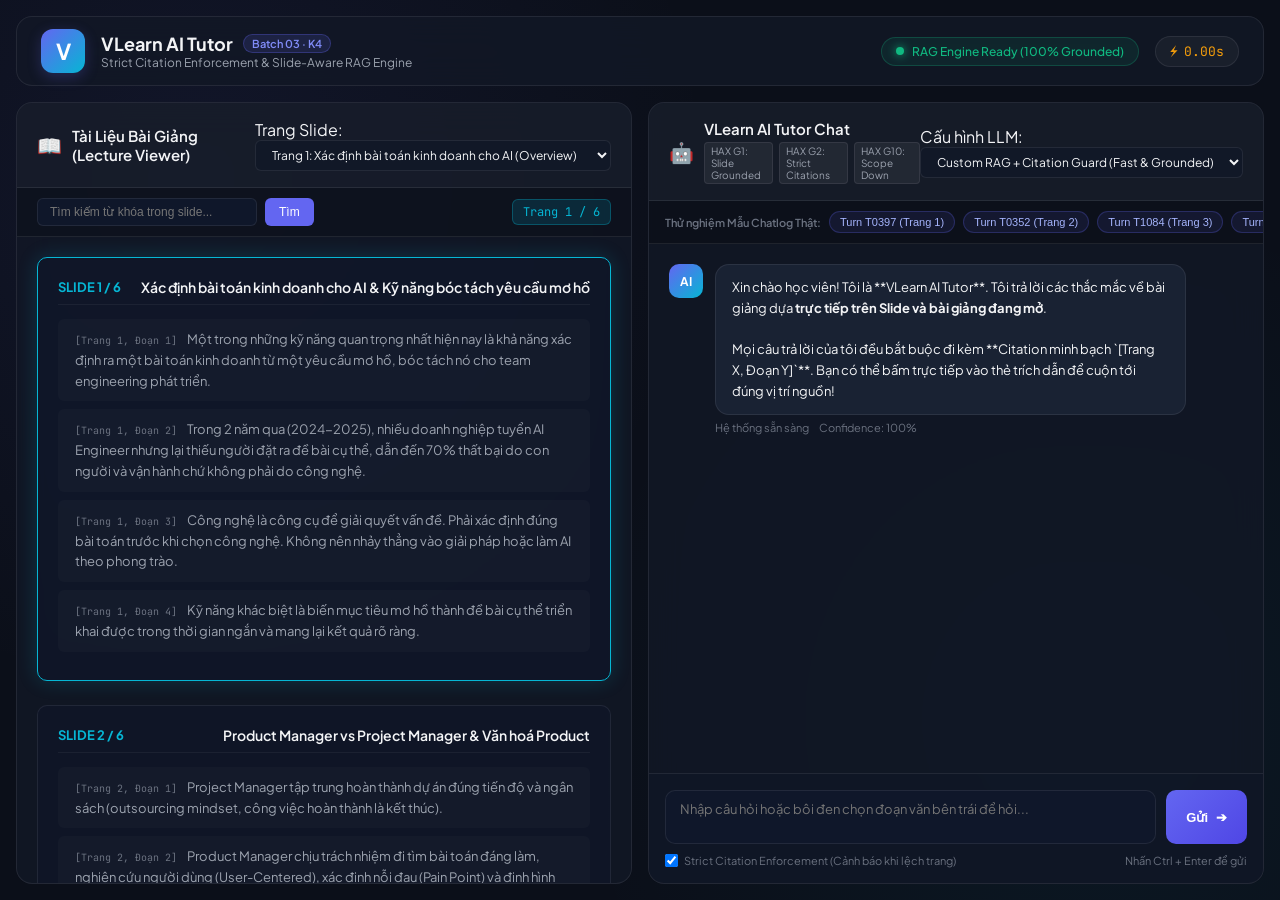
==== codebase/index.html @ 3f9959a4 "Add files via upload" ====
<!DOCTYPE html>
<html lang="vi">
<head>
  <meta charset="UTF-8">
  <meta name="viewport" content="width=device-width, initial-scale=1.0">
  <title>VLearn AI Tutor — Strict Citation & Context RAG Prototype</title>
  <link rel="stylesheet" href="styles.css">
  <link rel="preconnect" href="https://fonts.googleapis.com">
  <link rel="preconnect" href="https://fonts.gstatic.com" crossorigin>
  <link href="https://fonts.googleapis.com/css2?family=Plus+Jakarta+Sans:wght@400;500;600;700&family=JetBrains+Mono:wght@400;500&display=swap" rel="stylesheet">
</head>
<body>
  <div class="app-container">
    <!-- Top Navigation Header -->
    <header class="app-header">
      <div class="header-brand">
        <div class="brand-logo">V</div>
        <div class="brand-info">
          <h1>VLearn AI Tutor <span class="badge-v4">Batch 03 · K4</span></h1>
          <p class="subtitle">Strict Citation Enforcement & Slide-Aware RAG Engine</p>
        </div>
      </div>

      <div class="header-meta">
        <div class="status-pill status-ready" id="statusPill">
          <span class="status-dot"></span>
          <span class="status-text">RAG Engine Ready (100% Grounded)</span>
        </div>
        <div class="latency-counter" id="latencyCounter">
          <span class="counter-icon">⚡</span>
          <span class="counter-val" id="latencyVal">0.00s</span>
        </div>
      </div>
    </header>

    <!-- Main Workspace Dual-Pane -->
    <main class="app-main">
      <!-- Left Pane: Slide & Document Viewer -->
      <section class="pane-viewer">
        <div class="pane-header">
          <div class="pane-title">
            <span class="icon">📖</span>
            <h2>Tài Liệu Bài Giảng (Lecture Viewer)</h2>
          </div>
          <div class="slide-selector">
            <label for="slideSelect">Trang Slide:</label>
            <select id="slideSelect" class="slide-dropdown">
              <option value="1">Trang 1: Xác định bài toán kinh doanh cho AI (Overview)</option>
              <option value="2">Trang 2: Product vs Project Manager & Văn hoá Product</option>
              <option value="3">Trang 3: Phát triển sản phẩm AI khác gì thường?</option>
              <option value="4">Trang 4: Kỹ năng bóc tách từ yêu cầu mơ hồ</option>
              <option value="5">Trang 5: Thinking Fast & Slow trong Product Mindset</option>
              <option value="6">Trang 6: Function Calling & RAG Architecture</option>
            </select>
          </div>
        </div>

        <div class="viewer-toolbar">
          <div class="viewer-search">
            <input type="text" id="viewerSearchInput" placeholder="Tìm kiếm từ khóa trong slide...">
            <button id="viewerSearchBtn" class="btn-sm">Tìm</button>
          </div>
          <div class="active-badge" id="activeSlideBadge">Trang 1 / 6</div>
        </div>

        <!-- Scrollable Document View Container -->
        <div class="document-container" id="documentContainer">
          <!-- Slide contents generated by app.js -->
        </div>
      </section>

      <!-- Right Pane: Interactive AI Tutor Chat -->
      <section class="pane-chat">
        <div class="pane-header chat-header">
          <div class="pane-title">
            <span class="icon">🤖</span>
            <div>
              <h2>VLearn AI Tutor Chat</h2>
              <div class="hax-capabilities">
                <span class="hax-tag">HAX G1: Slide Grounded</span>
                <span class="hax-tag">HAX G2: Strict Citations</span>
                <span class="hax-tag">HAX G10: Scope Down</span>
              </div>
            </div>
          </div>

          <div class="model-settings">
            <label for="apiModeSelect">Cấu hình LLM:</label>
            <select id="apiModeSelect" class="mode-dropdown">
              <option value="rag_strict">Custom RAG + Citation Guard (Fast & Grounded)</option>
              <option value="gemini_direct">Google Gemini Direct API</option>
            </select>
          </div>
        </div>

        <!-- Quick Test Prompts (Data Mining Presets) -->
        <div class="quick-prompts-bar">
          <span class="quick-title">Thử nghiệm Mẫu Chatlog Thật:</span>
          <button class="btn-prompt" data-prompt="Giải thích nội dung Slide 1 bài học" data-slide="1">Turn T0397 (Trang 1)</button>
          <button class="btn-prompt" data-prompt="Khác biệt giữa Product Manager và Project Manager là gì?" data-slide="2">Turn T0352 (Trang 2)</button>
          <button class="btn-prompt" data-prompt="Phát triển sản phẩm AI khác với sản phẩm truyền thống ở điểm nào?" data-slide="3">Turn T1084 (Trang 3)</button>
          <button class="btn-prompt" data-prompt="Tóm tắt tất cả 6 trang nội dung học hôm nay" data-slide="all">Turn T0404 (Full Summary)</button>
          <button class="btn-prompt" data-prompt="Giá cổ phiếu Nvidia hôm nay bao nhiêu?" data-slide="none">Out-of-Scope Case</button>
        </div>

        <!-- Chat Stream Window -->
        <div class="chat-window" id="chatWindow">
          <div class="chat-message message-ai">
            <div class="msg-avatar">AI</div>
            <div class="msg-body">
              <div class="msg-content">
                Xin chào học viên! Tôi là **VLearn AI Tutor**. Tôi trả lời các thắc mắc về bài giảng dựa <strong>trực tiếp trên Slide và bài giảng đang mở</strong>.
                <br><br>
                Mọi câu trả lời của tôi đều bắt buộc đi kèm **Citation minh bạch `[Trang X, Đoạn Y]`**. Bạn có thể bấm trực tiếp vào thẻ trích dẫn để cuộn tới đúng vị trí nguồn!
              </div>
              <div class="msg-meta">
                <span class="meta-time">Hệ thống sẵn sàng</span>
                <span class="meta-confidence">Confidence: 100%</span>
              </div>
            </div>
          </div>
        </div>

        <!-- Chat Input Form -->
        <div class="chat-input-area">
          <form id="chatForm" class="chat-form">
            <div class="input-wrapper">
              <textarea id="chatInput" placeholder="Nhập câu hỏi hoặc bôi đen chọn đoạn văn bên trái để hỏi..." rows="2"></textarea>
              <button type="submit" id="sendBtn" class="btn-send">
                <span>Gửi</span>
                <span class="send-icon">➔</span>
              </button>
            </div>
            <div class="input-options">
              <label class="checkbox-label">
                <input type="checkbox" id="strictModeCheck" checked>
                <span>Strict Citation Enforcement (Cảnh báo khi lệch trang)</span>
              </label>
              <span class="input-hint">Nhấn Ctrl + Enter để gửi</span>
            </div>
          </form>
        </div>
      </section>
    </main>

    <!-- Feedback Modal (PAIR Feedback & Control) -->
    <div class="modal-backdrop" id="feedbackModal">
      <div class="modal-content">
        <h3>Báo cáo Phản hồi Câu trả lời (Downvote Logging)</h3>
        <p>Giúp nhóm phát triển cải thiện độ chính xác của VLearn RAG Engine:</p>
        <div class="feedback-options">
          <label><input type="radio" name="fbReason" value="cite_mismatch" checked> Trích dẫn sai số trang (Citation Mismatch)</label>
          <label><input type="radio" name="fbReason" value="rag_missing"> Báo không thấy dữ liệu dù có trong slide (RAG Failure)</label>
          <label><input type="radio" name="fbReason" value="hallucination"> AI suy đoán không có căn cứ (Hallucination)</label>
          <label><input type="radio" name="fbReason" value="latency"> Thời gian phản hồi quá chậm (Latency Spike)</label>
        </div>
        <textarea id="fbDetailText" placeholder="Ghi chú chi tiết thêm..." rows="3"></textarea>
        <div class="modal-actions">
          <button id="fbCancelBtn" class="btn-secondary">Hủy</button>
          <button id="fbSubmitBtn" class="btn-primary">Gửi Phản Hồi & Re-generate</button>
        </div>
      </div>
    </div>
  </div>

  <script src="rag_engine.js"></script>
  <script src="app.js"></script>
</body>
</html>
---- codebase/styles.css ----
/* VLearn AI Tutor — Modern Dark Glassmorphism Design System */
:root {
  --bg-main: #0b0f19;
  --bg-card: rgba(18, 24, 38, 0.85);
  --bg-card-hover: rgba(28, 36, 56, 0.9);
  --border-color: rgba(255, 255, 255, 0.08);
  --border-focus: rgba(99, 102, 241, 0.5);
  
  --primary: #6366f1;
  --primary-hover: #4f46e5;
  --primary-glow: rgba(99, 102, 241, 0.25);
  --accent-cyan: #06b6d4;
  --accent-emerald: #10b981;
  --accent-warning: #f59e0b;
  --accent-danger: #ef4444;

  --text-main: #f3f4f6;
  --text-muted: #9ca3af;
  --text-dim: #6b7280;

  --font-main: 'Plus Jakarta Sans', -apple-system, BlinkMacSystemFont, sans-serif;
  --font-mono: 'JetBrains Mono', monospace;

  --radius-lg: 16px;
  --radius-md: 10px;
  --radius-sm: 6px;
  --shadow-lg: 0 20px 40px rgba(0, 0, 0, 0.4);
  --transition: all 0.25s cubic-bezier(0.4, 0, 0.2, 1);
}

* {
  box-sizing: border-box;
  margin: 0;
  padding: 0;
}

body {
  font-family: var(--font-main);
  background-color: var(--bg-main);
  color: var(--text-main);
  height: 100vh;
  overflow: hidden;
  background-image: 
    radial-gradient(circle at 15% 20%, rgba(99, 102, 241, 0.08) 0%, transparent 40%),
    radial-gradient(circle at 85% 80%, rgba(6, 182, 212, 0.06) 0%, transparent 40%);
}

.app-container {
  display: flex;
  flex-direction: column;
  height: 100vh;
  max-width: 1920px;
  margin: 0 auto;
  padding: 16px;
  gap: 16px;
}

/* Header */
.app-header {
  display: flex;
  justify-content: space-between;
  align-items: center;
  background: var(--bg-card);
  backdrop-filter: blur(16px);
  border: 1px solid var(--border-color);
  border-radius: var(--radius-lg);
  padding: 12px 24px;
}

.header-brand {
  display: flex;
  align-items: center;
  gap: 16px;
}

.brand-logo {
  width: 44px;
  height: 44px;
  background: linear-gradient(135deg, var(--primary), var(--accent-cyan));
  color: #fff;
  border-radius: 12px;
  display: flex;
  align-items: center;
  justify-content: center;
  font-weight: 700;
  font-size: 22px;
  box-shadow: 0 4px 14px var(--primary-glow);
}

.brand-info h1 {
  font-size: 18px;
  font-weight: 700;
  display: flex;
  align-items: center;
  gap: 10px;
}

.badge-v4 {
  background: rgba(99, 102, 241, 0.15);
  color: #818cf8;
  border: 1px solid rgba(99, 102, 241, 0.3);
  font-size: 11px;
  padding: 2px 8px;
  border-radius: 20px;
  font-weight: 600;
}

.subtitle {
  font-size: 12px;
  color: var(--text-muted);
}

.header-meta {
  display: flex;
  align-items: center;
  gap: 16px;
}

.status-pill {
  display: flex;
  align-items: center;
  gap: 8px;
  background: rgba(16, 185, 129, 0.1);
  border: 1px solid rgba(16, 185, 129, 0.25);
  color: var(--accent-emerald);
  padding: 6px 14px;
  border-radius: 20px;
  font-size: 12px;
  font-weight: 500;
}

.status-dot {
  width: 8px;
  height: 8px;
  border-radius: 50%;
  background-color: var(--accent-emerald);
  box-shadow: 0 0 10px var(--accent-emerald);
}

.latency-counter {
  display: flex;
  align-items: center;
  gap: 6px;
  background: rgba(255, 255, 255, 0.04);
  border: 1px solid var(--border-color);
  padding: 6px 14px;
  border-radius: 20px;
  font-family: var(--font-mono);
  font-size: 13px;
  color: var(--accent-warning);
}

/* Main Dual-Pane Workspace */
.app-main {
  display: grid;
  grid-template-columns: 1fr 1fr;
  gap: 16px;
  flex: 1;
  min-height: 0;
}

.pane-viewer, .pane-chat {
  background: var(--bg-card);
  backdrop-filter: blur(16px);
  border: 1px solid var(--border-color);
  border-radius: var(--radius-lg);
  display: flex;
  flex-direction: column;
  overflow: hidden;
}

.pane-header {
  display: flex;
  justify-content: space-between;
  align-items: center;
  padding: 16px 20px;
  border-bottom: 1px solid var(--border-color);
  background: rgba(255, 255, 255, 0.02);
}

.pane-title {
  display: flex;
  align-items: center;
  gap: 10px;
}

.pane-title .icon {
  font-size: 20px;
}

.pane-title h2 {
  font-size: 15px;
  font-weight: 600;
}

.slide-dropdown, .mode-dropdown {
  background: #111827;
  color: var(--text-main);
  border: 1px solid var(--border-color);
  padding: 6px 12px;
  border-radius: var(--radius-sm);
  font-size: 12px;
  font-family: var(--font-main);
  outline: none;
  cursor: pointer;
}

.slide-dropdown:focus, .mode-dropdown:focus {
  border-color: var(--primary);
}

/* Toolbar */
.viewer-toolbar {
  display: flex;
  justify-content: space-between;
  align-items: center;
  padding: 10px 20px;
  border-bottom: 1px solid var(--border-color);
  background: rgba(0, 0, 0, 0.2);
}

.viewer-search {
  display: flex;
  gap: 8px;
}

.viewer-search input {
  background: #0f172a;
  border: 1px solid var(--border-color);
  color: var(--text-main);
  padding: 6px 12px;
  border-radius: var(--radius-sm);
  font-size: 12px;
  width: 220px;
}

.btn-sm {
  background: var(--primary);
  color: #fff;
  border: none;
  padding: 6px 14px;
  border-radius: var(--radius-sm);
  font-size: 12px;
  cursor: pointer;
  font-weight: 500;
  transition: var(--transition);
}

.btn-sm:hover {
  background: var(--primary-hover);
}

.active-badge {
  font-family: var(--font-mono);
  font-size: 12px;
  background: rgba(6, 182, 212, 0.15);
  color: var(--accent-cyan);
  padding: 4px 10px;
  border-radius: 6px;
  border: 1px solid rgba(6, 182, 212, 0.3);
}

/* Document Container */
.document-container {
  flex: 1;
  overflow-y: auto;
  padding: 20px;
  display: flex;
  flex-direction: column;
  gap: 24px;
  scroll-behavior: smooth;
}

.slide-card {
  background: rgba(15, 23, 42, 0.6);
  border: 1px solid var(--border-color);
  border-radius: var(--radius-md);
  padding: 20px;
  transition: var(--transition);
}

.slide-card.active-target {
  border-color: var(--accent-cyan);
  box-shadow: 0 0 20px rgba(6, 182, 212, 0.2);
}

.slide-header {
  display: flex;
  justify-content: space-between;
  align-items: center;
  margin-bottom: 14px;
  padding-bottom: 8px;
  border-bottom: 1px solid rgba(255, 255, 255, 0.05);
}

.slide-num {
  font-size: 13px;
  font-weight: 700;
  color: var(--accent-cyan);
}

.slide-title-text {
  font-size: 14px;
  font-weight: 600;
  color: var(--text-main);
}

.paragraph-block {
  padding: 10px 14px;
  margin-bottom: 8px;
  border-radius: var(--radius-sm);
  background: rgba(255, 255, 255, 0.02);
  border-left: 3px solid transparent;
  font-size: 13px;
  line-height: 1.6;
  color: var(--text-muted);
  transition: var(--transition);
  position: relative;
}

.paragraph-block .para-id {
  font-family: var(--font-mono);
  font-size: 10px;
  color: var(--text-dim);
  margin-right: 8px;
  user-select: none;
}

.paragraph-block:hover {
  background: rgba(255, 255, 255, 0.04);
  color: var(--text-main);
  border-left-color: var(--primary);
}

/* Highlight Animation when clicked from Citation */
.paragraph-block.highlighted-citation {
  background: rgba(245, 158, 11, 0.18) !important;
  border-left-color: var(--accent-warning) !important;
  color: #fff !important;
  box-shadow: 0 0 16px rgba(245, 158, 11, 0.3);
  animation: pulseHighlight 2s ease-in-out infinite alternate;
}

@keyframes pulseHighlight {
  0% { background: rgba(245, 158, 11, 0.15); }
  100% { background: rgba(245, 158, 11, 0.32); }
}

/* Chat Pane */
.hax-capabilities {
  display: flex;
  gap: 6px;
  margin-top: 4px;
}

.hax-tag {
  font-size: 10px;
  background: rgba(255, 255, 255, 0.06);
  border: 1px solid var(--border-color);
  color: var(--text-muted);
  padding: 2px 6px;
  border-radius: 4px;
}

.quick-prompts-bar {
  display: flex;
  align-items: center;
  gap: 8px;
  padding: 10px 16px;
  background: rgba(0, 0, 0, 0.25);
  border-bottom: 1px solid var(--border-color);
  overflow-x: auto;
  white-space: nowrap;
}

.quick-title {
  font-size: 11px;
  color: var(--text-dim);
  font-weight: 600;
}

.btn-prompt {
  background: rgba(99, 102, 241, 0.1);
  border: 1px solid rgba(99, 102, 241, 0.25);
  color: #a5b4fc;
  padding: 4px 10px;
  border-radius: 14px;
  font-size: 11px;
  cursor: pointer;
  transition: var(--transition);
}

.btn-prompt:hover {
  background: rgba(99, 102, 241, 0.25);
  color: #fff;
  border-color: var(--primary);
}

.chat-window {
  flex: 1;
  overflow-y: auto;
  padding: 20px;
  display: flex;
  flex-direction: column;
  gap: 16px;
}

.chat-message {
  display: flex;
  gap: 12px;
  max-width: 90%;
}

.chat-message.message-user {
  align-self: flex-end;
  flex-direction: row-reverse;
}

.msg-avatar {
  width: 34px;
  height: 34px;
  border-radius: 10px;
  display: flex;
  align-items: center;
  justify-content: center;
  font-weight: 700;
  font-size: 12px;
  flex-shrink: 0;
}

.message-ai .msg-avatar {
  background: linear-gradient(135deg, var(--primary), var(--accent-cyan));
  color: #fff;
}

.message-user .msg-avatar {
  background: #374151;
  color: #fff;
}

.msg-body {
  display: flex;
  flex-direction: column;
  gap: 6px;
}

.msg-content {
  background: rgba(30, 41, 59, 0.7);
  border: 1px solid var(--border-color);
  padding: 12px 16px;
  border-radius: 14px;
  font-size: 13px;
  line-height: 1.6;
  color: var(--text-main);
}

.message-user .msg-content {
  background: var(--primary);
  border-color: transparent;
  color: #fff;
}

.msg-meta {
  display: flex;
  align-items: center;
  gap: 10px;
  font-size: 11px;
  color: var(--text-dim);
}

/* Interactive Citation Tag Badge */
.citation-tag {
  display: inline-flex;
  align-items: center;
  gap: 4px;
  background: rgba(245, 158, 11, 0.15);
  color: #fbbf24;
  border: 1px solid rgba(245, 158, 11, 0.35);
  padding: 2px 8px;
  border-radius: 6px;
  font-family: var(--font-mono);
  font-size: 11px;
  font-weight: 600;
  cursor: pointer;
  margin: 0 3px;
  transition: var(--transition);
}

.citation-tag:hover {
  background: rgba(245, 158, 11, 0.35);
  color: #fff;
  transform: translateY(-1px);
  box-shadow: 0 2px 8px rgba(245, 158, 11, 0.3);
}

.feedback-actions {
  display: flex;
  gap: 8px;
  margin-top: 4px;
}

.btn-icon {
  background: transparent;
  border: 1px solid var(--border-color);
  color: var(--text-muted);
  border-radius: 6px;
  padding: 2px 8px;
  font-size: 11px;
  cursor: pointer;
  transition: var(--transition);
}

.btn-icon:hover {
  background: rgba(255, 255, 255, 0.1);
  color: #fff;
}

/* Input Area */
.chat-input-area {
  padding: 16px;
  border-top: 1px solid var(--border-color);
  background: rgba(15, 23, 42, 0.4);
}

.input-wrapper {
  display: flex;
  gap: 10px;
}

.chat-input-area textarea {
  flex: 1;
  background: #0f172a;
  border: 1px solid var(--border-color);
  color: var(--text-main);
  padding: 10px 14px;
  border-radius: var(--radius-md);
  font-size: 13px;
  font-family: var(--font-main);
  resize: none;
  outline: none;
}

.chat-input-area textarea:focus {
  border-color: var(--primary);
  box-shadow: 0 0 10px var(--primary-glow);
}

.btn-send {
  background: linear-gradient(135deg, var(--primary), var(--primary-hover));
  color: #fff;
  border: none;
  padding: 0 20px;
  border-radius: var(--radius-md);
  font-weight: 600;
  font-size: 13px;
  display: flex;
  align-items: center;
  gap: 8px;
  cursor: pointer;
  transition: var(--transition);
}

.btn-send:hover {
  transform: translateY(-1px);
  box-shadow: 0 4px 14px var(--primary-glow);
}

.input-options {
  display: flex;
  justify-content: space-between;
  align-items: center;
  margin-top: 10px;
  font-size: 11px;
  color: var(--text-dim);
}

.checkbox-label {
  display: flex;
  align-items: center;
  gap: 6px;
  cursor: pointer;
}

/* Modal Backdrop */
.modal-backdrop {
  position: fixed;
  top: 0;
  left: 0;
  width: 100vw;
  height: 100vh;
  background: rgba(0, 0, 0, 0.75);
  backdrop-filter: blur(8px);
  display: none;
  align-items: center;
  justify-content: center;
  z-index: 1000;
}

.modal-backdrop.show {
  display: flex;
}

.modal-content {
  background: var(--bg-card);
  border: 1px solid var(--border-color);
  border-radius: var(--radius-lg);
  padding: 24px;
  width: 480px;
  display: flex;
  flex-direction: column;
  gap: 16px;
  box-shadow: var(--shadow-lg);
}

.modal-content h3 {
  font-size: 16px;
  font-weight: 700;
}

.modal-content p {
  font-size: 13px;
  color: var(--text-muted);
}

.feedback-options {
  display: flex;
  flex-direction: column;
  gap: 8px;
  font-size: 13px;
}

.modal-content textarea {
  background: #0f172a;
  border: 1px solid var(--border-color);
  color: var(--text-main);
  padding: 10px;
  border-radius: var(--radius-sm);
  font-family: var(--font-main);
  font-size: 12px;
}

.modal-actions {
  display: flex;
  justify-content: flex-end;
  gap: 10px;
}

.btn-secondary {
  background: rgba(255, 255, 255, 0.08);
  color: var(--text-main);
  border: none;
  padding: 8px 16px;
  border-radius: var(--radius-sm);
  cursor: pointer;
}

.btn-primary {
  background: var(--primary);
  color: #fff;
  border: none;
  padding: 8px 16px;
  border-radius: var(--radius-sm);
  cursor: pointer;
  font-weight: 600;
}
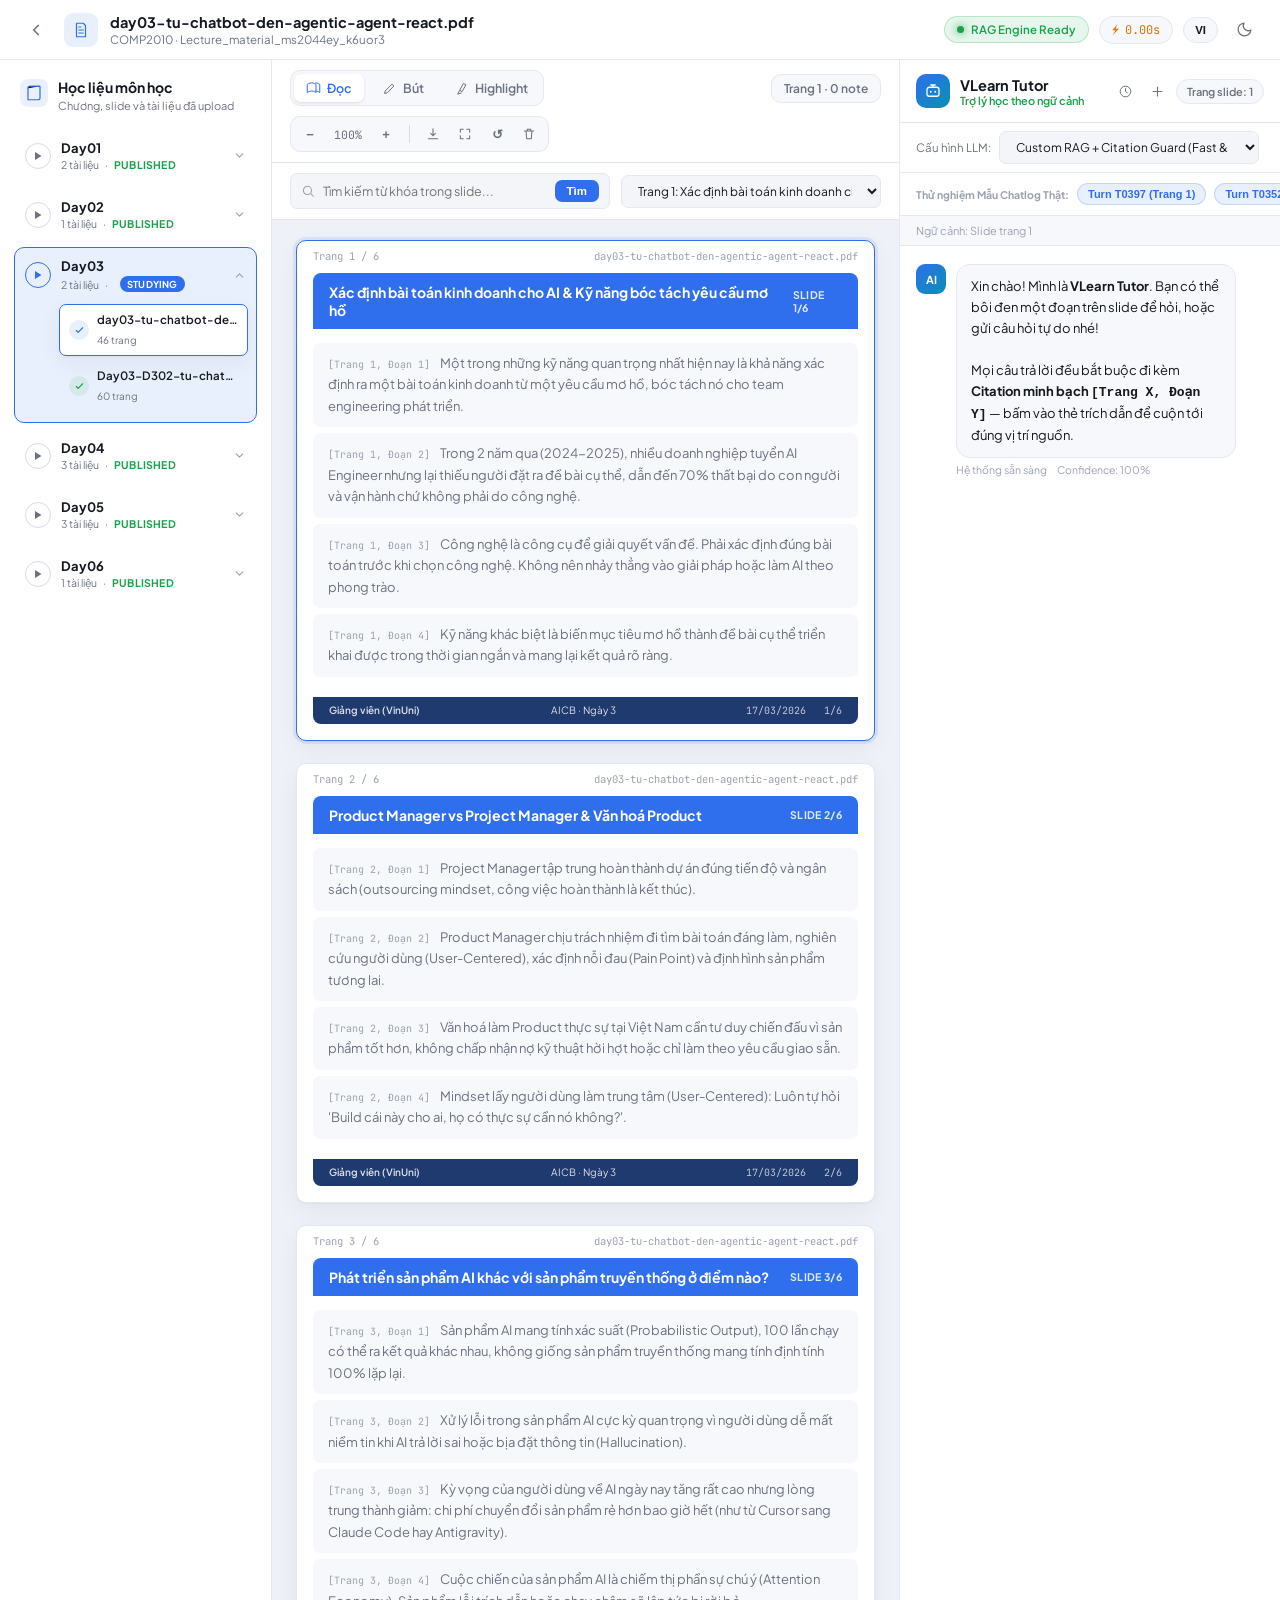
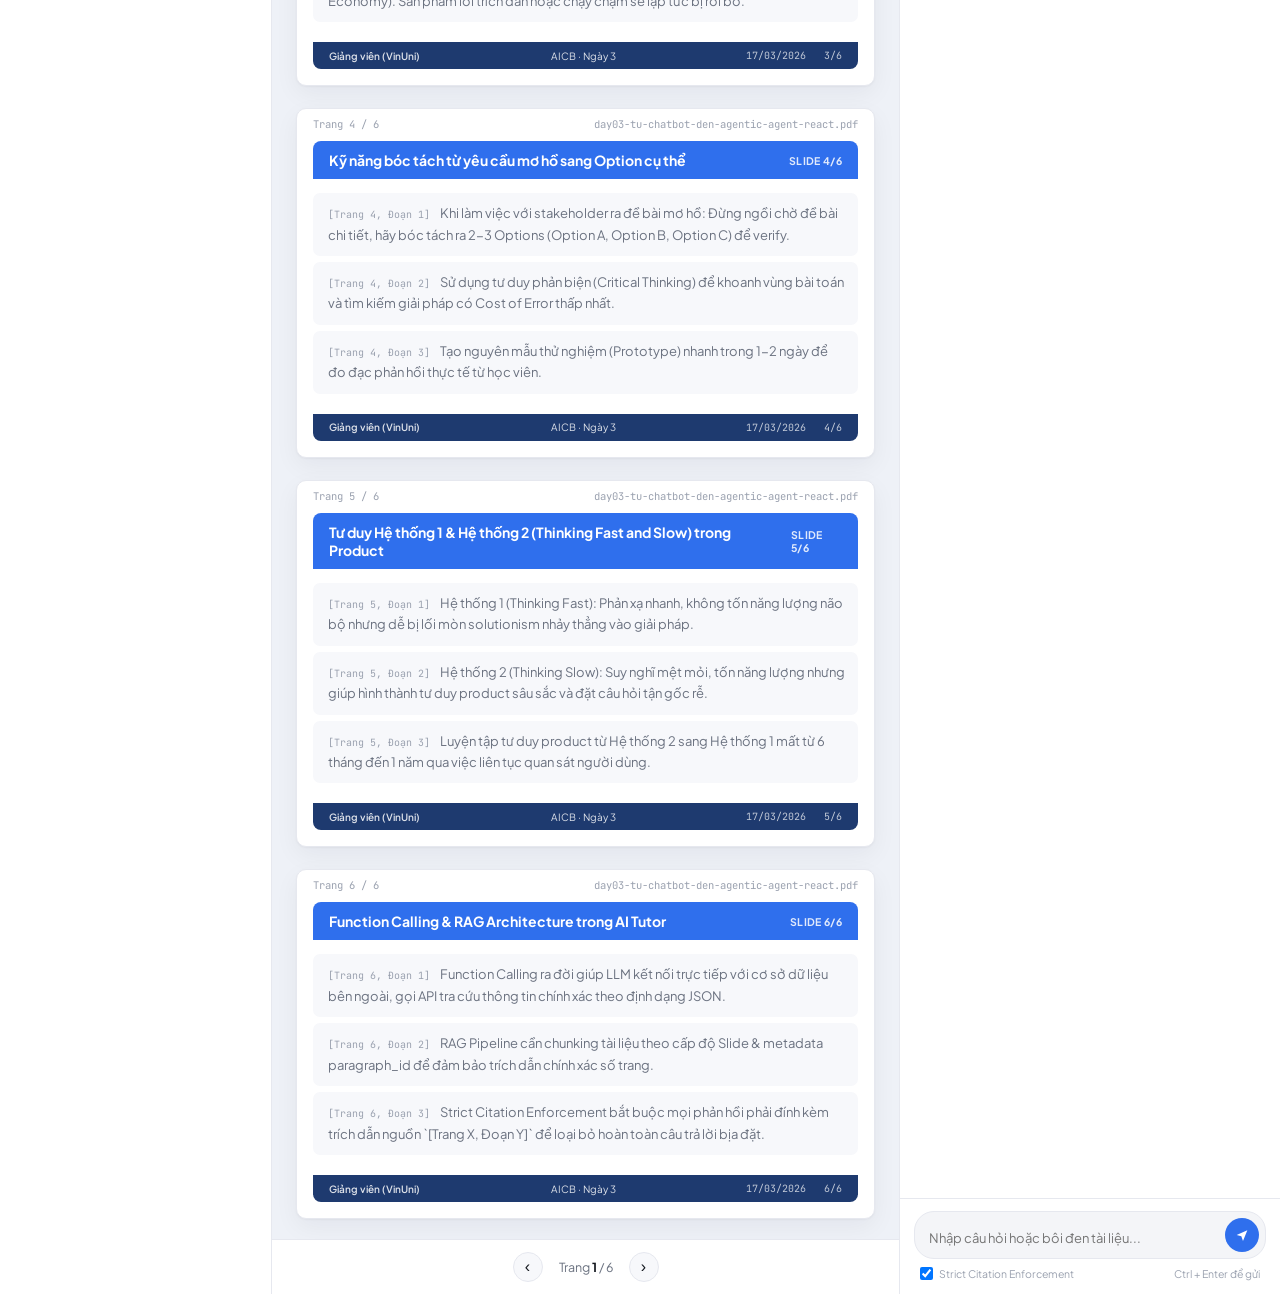
==== commit cc66ff31: "Redesign UI: VLearn platform look (sidebar navigator, document viewer toolbar, light/dark theme) - A" ====
--- a/codebase/index.html
+++ b/codebase/index.html
@@ -1,5 +1,5 @@
 <!DOCTYPE html>
-<html lang="vi">
+<html lang="vi" data-theme="light">
 <head>
   <meta charset="UTF-8">
   <meta name="viewport" content="width=device-width, initial-scale=1.0">
@@ -7,90 +7,159 @@
   <link rel="stylesheet" href="styles.css">
   <link rel="preconnect" href="https://fonts.googleapis.com">
   <link rel="preconnect" href="https://fonts.gstatic.com" crossorigin>
-  <link href="https://fonts.googleapis.com/css2?family=Plus+Jakarta+Sans:wght@400;500;600;700&family=JetBrains+Mono:wght@400;500&display=swap" rel="stylesheet">
+  <link href="https://fonts.googleapis.com/css2?family=Plus+Jakarta+Sans:wght@400;500;600;700;800&family=JetBrains+Mono:wght@400;500&display=swap" rel="stylesheet">
 </head>
 <body>
-  <div class="app-container">
+  <div class="app-shell">
+
     <!-- Top Navigation Header -->
     <header class="app-header">
-      <div class="header-brand">
-        <div class="brand-logo">V</div>
-        <div class="brand-info">
-          <h1>VLearn AI Tutor <span class="badge-v4">Batch 03 · K4</span></h1>
-          <p class="subtitle">Strict Citation Enforcement & Slide-Aware RAG Engine</p>
+      <div class="header-left">
+        <button class="icon-btn back-btn" id="backBtn" aria-label="Quay lại" title="Quay lại">
+          <svg viewBox="0 0 24 24" width="18" height="18"><path d="M15 18l-6-6 6-6" fill="none" stroke="currentColor" stroke-width="2.2" stroke-linecap="round" stroke-linejoin="round"/></svg>
+        </button>
+        <div class="header-doc-icon">
+          <svg viewBox="0 0 24 24" width="18" height="18"><path d="M6 3h9l3 3v15H6z" fill="none" stroke="currentColor" stroke-width="1.6" stroke-linejoin="round"/><path d="M9 12h6M9 16h6M9 8h3" stroke="currentColor" stroke-width="1.6" stroke-linecap="round"/></svg>
+        </div>
+        <div class="header-doc-info">
+          <h1 id="docTitle">day03-tu-chatbot-den-agentic-agent-react.pdf</h1>
+          <p class="header-doc-sub">COMP2010 · Lecture_material_ms2044ey_k6uor3</p>
         </div>
       </div>
 
-      <div class="header-meta">
+      <div class="header-right">
         <div class="status-pill status-ready" id="statusPill">
           <span class="status-dot"></span>
-          <span class="status-text">RAG Engine Ready (100% Grounded)</span>
+          <span class="status-text">RAG Engine Ready</span>
         </div>
         <div class="latency-counter" id="latencyCounter">
           <span class="counter-icon">⚡</span>
           <span class="counter-val" id="latencyVal">0.00s</span>
         </div>
+        <button class="lang-pill" id="langBtn" title="Ngôn ngữ">VI</button>
+        <button class="icon-btn theme-toggle" id="themeToggle" title="Đổi giao diện sáng/tối" aria-label="Đổi giao diện">
+          <svg viewBox="0 0 24 24" width="17" height="17"><path d="M21 12.6A9 9 0 1111.4 3a7 7 0 009.6 9.6z" fill="none" stroke="currentColor" stroke-width="1.8" stroke-linejoin="round"/></svg>
+        </button>
       </div>
     </header>
 
-    <!-- Main Workspace Dual-Pane -->
-    <main class="app-main">
-      <!-- Left Pane: Slide & Document Viewer -->
+    <!-- Main Workspace: Sidebar + Viewer + Chat -->
+    <div class="app-body">
+
+      <!-- Sidebar: Course Materials Navigation -->
+      <aside class="sidebar" id="sidebar">
+        <div class="sidebar-header">
+          <span class="sidebar-icon">
+            <svg viewBox="0 0 24 24" width="18" height="18"><path d="M4 5.5A2.5 2.5 0 016.5 3H20v15.5A2.5 2.5 0 0117.5 21H4z" fill="none" stroke="currentColor" stroke-width="1.6" stroke-linejoin="round"/><path d="M4 5.5A2.5 2.5 0 016.5 3H20" stroke="currentColor" stroke-width="1.6"/></svg>
+          </span>
+          <div>
+            <h2>Học liệu môn học</h2>
+            <p>Chương, slide và tài liệu đã upload</p>
+          </div>
+        </div>
+
+        <nav class="day-list" id="dayList">
+          <!-- Day items rendered by app.js -->
+        </nav>
+      </aside>
+
+      <!-- Center: Document Viewer -->
       <section class="pane-viewer">
-        <div class="pane-header">
-          <div class="pane-title">
-            <span class="icon">📖</span>
-            <h2>Tài Liệu Bài Giảng (Lecture Viewer)</h2>
-          </div>
-          <div class="slide-selector">
-            <label for="slideSelect">Trang Slide:</label>
-            <select id="slideSelect" class="slide-dropdown">
-              <option value="1">Trang 1: Xác định bài toán kinh doanh cho AI (Overview)</option>
-              <option value="2">Trang 2: Product vs Project Manager & Văn hoá Product</option>
-              <option value="3">Trang 3: Phát triển sản phẩm AI khác gì thường?</option>
-              <option value="4">Trang 4: Kỹ năng bóc tách từ yêu cầu mơ hồ</option>
-              <option value="5">Trang 5: Thinking Fast & Slow trong Product Mindset</option>
-              <option value="6">Trang 6: Function Calling & RAG Architecture</option>
-            </select>
-          </div>
-        </div>
-
         <div class="viewer-toolbar">
+          <div class="toolbar-group toolbar-modes">
+            <button class="mode-btn is-active" data-mode="read" title="Chế độ đọc">
+              <svg viewBox="0 0 24 24" width="15" height="15"><path d="M2 5.5S5 3 9 3s7 2.5 7 2.5v13S13 16 9 16 2 18.5 2 18.5z" fill="none" stroke="currentColor" stroke-width="1.6" stroke-linejoin="round"/><path d="M22 5.5S19 3 15 3M22 5.5v13S19 16 15 16" fill="none" stroke="currentColor" stroke-width="1.6" stroke-linejoin="round"/></svg>
+              <span>Đọc</span>
+            </button>
+            <button class="mode-btn" data-mode="pen" title="Bút">
+              <svg viewBox="0 0 24 24" width="15" height="15"><path d="M4 20l1-4L16 5l3 3L8 19l-4 1z" fill="none" stroke="currentColor" stroke-width="1.6" stroke-linejoin="round"/></svg>
+              <span>Bút</span>
+            </button>
+            <button class="mode-btn" data-mode="highlight" title="Highlight">
+              <svg viewBox="0 0 24 24" width="15" height="15"><path d="M9 15l6-11 4 2-6 11z" fill="none" stroke="currentColor" stroke-width="1.6" stroke-linejoin="round"/><path d="M9 15l-3 6 6-2" fill="none" stroke="currentColor" stroke-width="1.6" stroke-linejoin="round"/></svg>
+              <span>Highlight</span>
+            </button>
+          </div>
+
+          <div class="toolbar-group toolbar-page-info">
+            <span class="page-note-badge" id="pageNoteBadge">Trang 1 · 0 note</span>
+          </div>
+
+          <div class="toolbar-group toolbar-zoom">
+            <button class="icon-btn sm" id="zoomOutBtn" title="Thu nhỏ">−</button>
+            <span class="zoom-val" id="zoomVal">100%</span>
+            <button class="icon-btn sm" id="zoomInBtn" title="Phóng to">+</button>
+            <span class="toolbar-divider"></span>
+            <button class="icon-btn sm" id="downloadBtn" title="Tải xuống">
+              <svg viewBox="0 0 24 24" width="14" height="14"><path d="M12 3v12m0 0l-4-4m4 4l4-4M4 20h16" fill="none" stroke="currentColor" stroke-width="1.8" stroke-linecap="round" stroke-linejoin="round"/></svg>
+            </button>
+            <button class="icon-btn sm" id="fitBtn" title="Toàn màn hình">
+              <svg viewBox="0 0 24 24" width="14" height="14"><path d="M4 9V4h5M15 4h5v5M20 15v5h-5M9 20H4v-5" fill="none" stroke="currentColor" stroke-width="1.8" stroke-linecap="round" stroke-linejoin="round"/></svg>
+            </button>
+            <button class="icon-btn sm" id="undoBtn" title="Hoàn tác">↺</button>
+            <button class="icon-btn sm danger" id="clearBtn" title="Xoá ghi chú">
+              <svg viewBox="0 0 24 24" width="14" height="14"><path d="M4 7h16M9 7V4h6v3m-8 0l1 13h8l1-13" fill="none" stroke="currentColor" stroke-width="1.8" stroke-linecap="round" stroke-linejoin="round"/></svg>
+            </button>
+          </div>
+        </div>
+
+        <div class="viewer-search-row">
           <div class="viewer-search">
+            <svg viewBox="0 0 24 24" width="14" height="14" class="search-icon"><circle cx="11" cy="11" r="7" fill="none" stroke="currentColor" stroke-width="1.8"/><path d="M21 21l-4.3-4.3" stroke="currentColor" stroke-width="1.8" stroke-linecap="round"/></svg>
             <input type="text" id="viewerSearchInput" placeholder="Tìm kiếm từ khóa trong slide...">
             <button id="viewerSearchBtn" class="btn-sm">Tìm</button>
           </div>
-          <div class="active-badge" id="activeSlideBadge">Trang 1 / 6</div>
+          <select id="slideSelect" class="slide-dropdown">
+            <option value="1">Trang 1: Xác định bài toán kinh doanh cho AI (Overview)</option>
+            <option value="2">Trang 2: Product vs Project Manager & Văn hoá Product</option>
+            <option value="3">Trang 3: Phát triển sản phẩm AI khác gì thường?</option>
+            <option value="4">Trang 4: Kỹ năng bóc tách từ yêu cầu mơ hồ</option>
+            <option value="5">Trang 5: Thinking Fast & Slow trong Product Mindset</option>
+            <option value="6">Trang 6: Function Calling & RAG Architecture</option>
+          </select>
         </div>
 
         <!-- Scrollable Document View Container -->
         <div class="document-container" id="documentContainer">
           <!-- Slide contents generated by app.js -->
         </div>
+
+        <div class="viewer-pagination">
+          <button class="page-nav-btn" id="prevPageBtn" aria-label="Trang trước">‹</button>
+          <span class="page-pos">Trang <strong id="activeSlideBadge">1</strong> / 6</span>
+          <button class="page-nav-btn" id="nextPageBtn" aria-label="Trang sau">›</button>
+        </div>
       </section>
 
       <!-- Right Pane: Interactive AI Tutor Chat -->
       <section class="pane-chat">
-        <div class="pane-header chat-header">
-          <div class="pane-title">
-            <span class="icon">🤖</span>
+        <div class="chat-header">
+          <div class="chat-header-brand">
+            <div class="chat-avatar-badge">
+              <svg viewBox="0 0 24 24" width="18" height="18"><rect x="4" y="7" width="16" height="12" rx="3" fill="none" stroke="currentColor" stroke-width="1.7"/><circle cx="9" cy="13" r="1.2" fill="currentColor"/><circle cx="15" cy="13" r="1.2" fill="currentColor"/><path d="M12 7V4m-3 0h6" stroke="currentColor" stroke-width="1.7" stroke-linecap="round"/></svg>
+            </div>
             <div>
-              <h2>VLearn AI Tutor Chat</h2>
-              <div class="hax-capabilities">
-                <span class="hax-tag">HAX G1: Slide Grounded</span>
-                <span class="hax-tag">HAX G2: Strict Citations</span>
-                <span class="hax-tag">HAX G10: Scope Down</span>
-              </div>
-            </div>
-          </div>
-
-          <div class="model-settings">
-            <label for="apiModeSelect">Cấu hình LLM:</label>
-            <select id="apiModeSelect" class="mode-dropdown">
-              <option value="rag_strict">Custom RAG + Citation Guard (Fast & Grounded)</option>
-              <option value="gemini_direct">Google Gemini Direct API</option>
-            </select>
-          </div>
+              <h2>VLearn Tutor</h2>
+              <p class="chat-subtitle">Trợ lý học theo ngữ cảnh</p>
+            </div>
+          </div>
+          <div class="chat-header-actions">
+            <button class="icon-btn sm" title="Lịch sử">
+              <svg viewBox="0 0 24 24" width="15" height="15"><circle cx="12" cy="12" r="8.5" fill="none" stroke="currentColor" stroke-width="1.6"/><path d="M12 7.5V12l3 2" fill="none" stroke="currentColor" stroke-width="1.6" stroke-linecap="round"/></svg>
+            </button>
+            <button class="icon-btn sm" title="Cuộc trò chuyện mới" id="newChatBtn">
+              <svg viewBox="0 0 24 24" width="15" height="15"><path d="M12 5v14M5 12h14" stroke="currentColor" stroke-width="1.8" stroke-linecap="round"/></svg>
+            </button>
+            <span class="context-pill" id="contextSlidePill">Trang slide: 1</span>
+          </div>
+        </div>
+
+        <div class="model-settings-row">
+          <label for="apiModeSelect">Cấu hình LLM:</label>
+          <select id="apiModeSelect" class="mode-dropdown">
+            <option value="rag_strict">Custom RAG + Citation Guard (Fast &amp; Grounded)</option>
+            <option value="gemini_direct">Google Gemini Direct API</option>
+          </select>
         </div>
 
         <!-- Quick Test Prompts (Data Mining Presets) -->
@@ -103,15 +172,17 @@
           <button class="btn-prompt" data-prompt="Giá cổ phiếu Nvidia hôm nay bao nhiêu?" data-slide="none">Out-of-Scope Case</button>
         </div>
 
+        <div class="chat-context-note" id="chatContextNote">Ngữ cảnh: Slide trang 1</div>
+
         <!-- Chat Stream Window -->
         <div class="chat-window" id="chatWindow">
           <div class="chat-message message-ai">
             <div class="msg-avatar">AI</div>
             <div class="msg-body">
               <div class="msg-content">
-                Xin chào học viên! Tôi là **VLearn AI Tutor**. Tôi trả lời các thắc mắc về bài giảng dựa <strong>trực tiếp trên Slide và bài giảng đang mở</strong>.
+                Xin chào! Mình là <strong>VLearn Tutor</strong>. Bạn có thể bôi đen một đoạn trên slide để hỏi, hoặc gửi câu hỏi tự do nhé!
                 <br><br>
-                Mọi câu trả lời của tôi đều bắt buộc đi kèm **Citation minh bạch `[Trang X, Đoạn Y]`**. Bạn có thể bấm trực tiếp vào thẻ trích dẫn để cuộn tới đúng vị trí nguồn!
+                Mọi câu trả lời đều bắt buộc đi kèm <strong>Citation minh bạch <code>[Trang X, Đoạn Y]</code></strong> — bấm vào thẻ trích dẫn để cuộn tới đúng vị trí nguồn.
               </div>
               <div class="msg-meta">
                 <span class="meta-time">Hệ thống sẵn sàng</span>
@@ -125,28 +196,27 @@
         <div class="chat-input-area">
           <form id="chatForm" class="chat-form">
             <div class="input-wrapper">
-              <textarea id="chatInput" placeholder="Nhập câu hỏi hoặc bôi đen chọn đoạn văn bên trái để hỏi..." rows="2"></textarea>
-              <button type="submit" id="sendBtn" class="btn-send">
-                <span>Gửi</span>
-                <span class="send-icon">➔</span>
+              <textarea id="chatInput" placeholder="Nhập câu hỏi hoặc bôi đen tài liệu..." rows="1"></textarea>
+              <button type="submit" id="sendBtn" class="btn-send" aria-label="Gửi">
+                <svg viewBox="0 0 24 24" width="16" height="16"><path d="M4 12l16-7-6.5 16-2.5-7-7-2z" fill="currentColor"/></svg>
               </button>
             </div>
             <div class="input-options">
               <label class="checkbox-label">
                 <input type="checkbox" id="strictModeCheck" checked>
-                <span>Strict Citation Enforcement (Cảnh báo khi lệch trang)</span>
+                <span>Strict Citation Enforcement</span>
               </label>
-              <span class="input-hint">Nhấn Ctrl + Enter để gửi</span>
+              <span class="input-hint">Ctrl + Enter để gửi</span>
             </div>
           </form>
         </div>
       </section>
-    </main>
+    </div>
 
     <!-- Feedback Modal (PAIR Feedback & Control) -->
     <div class="modal-backdrop" id="feedbackModal">
       <div class="modal-content">
-        <h3>Báo cáo Phản hồi Câu trả lời (Downvote Logging)</h3>
+        <h3>Báo cáo Phản hồi Câu trả lời</h3>
         <p>Giúp nhóm phát triển cải thiện độ chính xác của VLearn RAG Engine:</p>
         <div class="feedback-options">
           <label><input type="radio" name="fbReason" value="cite_mismatch" checked> Trích dẫn sai số trang (Citation Mismatch)</label>
@@ -157,7 +227,7 @@
         <textarea id="fbDetailText" placeholder="Ghi chú chi tiết thêm..." rows="3"></textarea>
         <div class="modal-actions">
           <button id="fbCancelBtn" class="btn-secondary">Hủy</button>
-          <button id="fbSubmitBtn" class="btn-primary">Gửi Phản Hồi & Re-generate</button>
+          <button id="fbSubmitBtn" class="btn-primary">Gửi Phản Hồi &amp; Re-generate</button>
         </div>
       </div>
     </div>
--- a/codebase/styles.css
+++ b/codebase/styles.css
@@ -1,31 +1,74 @@
-/* VLearn AI Tutor — Modern Dark Glassmorphism Design System */
+/* VLearn AI Tutor — VLearn Platform Look (Sidebar + Document Viewer + Tutor Chat) */
 :root {
-  --bg-main: #0b0f19;
-  --bg-card: rgba(18, 24, 38, 0.85);
-  --bg-card-hover: rgba(28, 36, 56, 0.9);
-  --border-color: rgba(255, 255, 255, 0.08);
-  --border-focus: rgba(99, 102, 241, 0.5);
-  
-  --primary: #6366f1;
-  --primary-hover: #4f46e5;
-  --primary-glow: rgba(99, 102, 241, 0.25);
-  --accent-cyan: #06b6d4;
-  --accent-emerald: #10b981;
-  --accent-warning: #f59e0b;
-  --accent-danger: #ef4444;
-
-  --text-main: #f3f4f6;
-  --text-muted: #9ca3af;
-  --text-dim: #6b7280;
+  /* Light theme (default — mirrors VLearn platform) */
+  --bg-page: #eef1f7;
+  --bg-header: #ffffff;
+  --bg-card: #ffffff;
+  --bg-card-soft: #f7f8fb;
+  --bg-sidebar: #ffffff;
+  --bg-input: #f4f5f8;
+  --border-color: #e6e8ef;
+  --border-strong: #d7dbe5;
+
+  --primary: #2f6fed;
+  --primary-hover: #2558c4;
+  --primary-soft: rgba(47, 111, 237, 0.1);
+  --primary-glow: rgba(47, 111, 237, 0.22);
+  --accent-cyan: #0891b2;
+  --accent-emerald: #16a34a;
+  --accent-emerald-soft: rgba(22, 163, 74, 0.1);
+  --accent-warning: #d97706;
+  --accent-warning-soft: rgba(217, 119, 6, 0.14);
+  --accent-danger: #dc2626;
+
+  --navy-bar: #1e3a6f;
+
+  --text-main: #14181f;
+  --text-muted: #6b7280;
+  --text-dim: #9aa1af;
+  --text-on-primary: #ffffff;
 
   --font-main: 'Plus Jakarta Sans', -apple-system, BlinkMacSystemFont, sans-serif;
   --font-mono: 'JetBrains Mono', monospace;
 
   --radius-lg: 16px;
   --radius-md: 10px;
-  --radius-sm: 6px;
-  --shadow-lg: 0 20px 40px rgba(0, 0, 0, 0.4);
-  --transition: all 0.25s cubic-bezier(0.4, 0, 0.2, 1);
+  --radius-sm: 7px;
+  --shadow-card: 0 1px 2px rgba(20, 24, 31, 0.04), 0 8px 24px rgba(20, 24, 31, 0.05);
+  --shadow-pop: 0 12px 32px rgba(20, 24, 31, 0.14);
+  --transition: all 0.2s cubic-bezier(0.4, 0, 0.2, 1);
+}
+
+[data-theme="dark"] {
+  --bg-page: #0b0f19;
+  --bg-header: #121826;
+  --bg-card: #121826;
+  --bg-card-soft: #182131;
+  --bg-sidebar: #121826;
+  --bg-input: #0f1523;
+  --border-color: rgba(255, 255, 255, 0.08);
+  --border-strong: rgba(255, 255, 255, 0.14);
+
+  --primary: #6d8bff;
+  --primary-hover: #8aa0ff;
+  --primary-soft: rgba(109, 139, 255, 0.16);
+  --primary-glow: rgba(109, 139, 255, 0.3);
+  --accent-cyan: #22d3ee;
+  --accent-emerald: #34d399;
+  --accent-emerald-soft: rgba(52, 211, 153, 0.14);
+  --accent-warning: #fbbf24;
+  --accent-warning-soft: rgba(251, 191, 36, 0.16);
+  --accent-danger: #f87171;
+
+  --navy-bar: #1c2c4a;
+
+  --text-main: #f3f4f6;
+  --text-muted: #a3aab8;
+  --text-dim: #6b7280;
+  --text-on-primary: #0b0f19;
+
+  --shadow-card: 0 1px 2px rgba(0, 0, 0, 0.3), 0 8px 24px rgba(0, 0, 0, 0.35);
+  --shadow-pop: 0 12px 32px rgba(0, 0, 0, 0.5);
 }
 
 * {
@@ -36,283 +79,622 @@
 
 body {
   font-family: var(--font-main);
-  background-color: var(--bg-main);
+  background-color: var(--bg-page);
   color: var(--text-main);
   height: 100vh;
   overflow: hidden;
-  background-image: 
-    radial-gradient(circle at 15% 20%, rgba(99, 102, 241, 0.08) 0%, transparent 40%),
-    radial-gradient(circle at 85% 80%, rgba(6, 182, 212, 0.06) 0%, transparent 40%);
-}
-
-.app-container {
+  transition: background-color 0.25s ease, color 0.25s ease;
+}
+
+.app-shell {
   display: flex;
   flex-direction: column;
   height: 100vh;
-  max-width: 1920px;
-  margin: 0 auto;
-  padding: 16px;
+}
+
+/* ============ HEADER ============ */
+.app-header {
+  display: flex;
+  justify-content: space-between;
+  align-items: center;
+  height: 60px;
+  flex-shrink: 0;
+  background: var(--bg-header);
+  border-bottom: 1px solid var(--border-color);
+  padding: 0 20px;
   gap: 16px;
 }
 
-/* Header */
-.app-header {
-  display: flex;
-  justify-content: space-between;
-  align-items: center;
-  background: var(--bg-card);
-  backdrop-filter: blur(16px);
-  border: 1px solid var(--border-color);
-  border-radius: var(--radius-lg);
-  padding: 12px 24px;
-}
-
-.header-brand {
-  display: flex;
-  align-items: center;
-  gap: 16px;
-}
-
-.brand-logo {
-  width: 44px;
-  height: 44px;
-  background: linear-gradient(135deg, var(--primary), var(--accent-cyan));
-  color: #fff;
-  border-radius: 12px;
-  display: flex;
+.header-left {
+  display: flex;
+  align-items: center;
+  gap: 12px;
+  min-width: 0;
+}
+
+.icon-btn {
+  background: transparent;
+  border: 1px solid transparent;
+  color: var(--text-muted);
+  width: 32px;
+  height: 32px;
+  border-radius: var(--radius-sm);
+  display: inline-flex;
   align-items: center;
   justify-content: center;
-  font-weight: 700;
-  font-size: 22px;
-  box-shadow: 0 4px 14px var(--primary-glow);
-}
-
-.brand-info h1 {
-  font-size: 18px;
-  font-weight: 700;
+  cursor: pointer;
+  transition: var(--transition);
+}
+
+.icon-btn:hover {
+  background: var(--bg-card-soft);
+  color: var(--text-main);
+  border-color: var(--border-color);
+}
+
+.icon-btn.sm {
+  width: 26px;
+  height: 26px;
+  font-size: 13px;
+}
+
+.icon-btn.danger:hover {
+  color: var(--accent-danger);
+}
+
+.header-doc-icon {
+  width: 34px;
+  height: 34px;
+  border-radius: 9px;
+  background: var(--primary-soft);
+  color: var(--primary);
+  display: flex;
+  align-items: center;
+  justify-content: center;
+  flex-shrink: 0;
+}
+
+.header-doc-info {
+  min-width: 0;
+}
+
+.header-doc-info h1 {
+  font-size: 14.5px;
+  font-weight: 700;
+  white-space: nowrap;
+  overflow: hidden;
+  text-overflow: ellipsis;
+}
+
+.header-doc-sub {
+  font-size: 11.5px;
+  color: var(--text-muted);
+  margin-top: 1px;
+}
+
+.header-right {
   display: flex;
   align-items: center;
   gap: 10px;
-}
-
-.badge-v4 {
-  background: rgba(99, 102, 241, 0.15);
-  color: #818cf8;
-  border: 1px solid rgba(99, 102, 241, 0.3);
-  font-size: 11px;
-  padding: 2px 8px;
+  flex-shrink: 0;
+}
+
+.status-pill {
+  display: flex;
+  align-items: center;
+  gap: 7px;
+  background: var(--accent-emerald-soft);
+  border: 1px solid rgba(22, 163, 74, 0.22);
+  color: var(--accent-emerald);
+  padding: 5px 12px;
   border-radius: 20px;
+  font-size: 11.5px;
   font-weight: 600;
-}
-
-.subtitle {
-  font-size: 12px;
-  color: var(--text-muted);
-}
-
-.header-meta {
-  display: flex;
-  align-items: center;
-  gap: 16px;
-}
-
-.status-pill {
-  display: flex;
-  align-items: center;
-  gap: 8px;
-  background: rgba(16, 185, 129, 0.1);
-  border: 1px solid rgba(16, 185, 129, 0.25);
-  color: var(--accent-emerald);
-  padding: 6px 14px;
-  border-radius: 20px;
-  font-size: 12px;
-  font-weight: 500;
+  white-space: nowrap;
 }
 
 .status-dot {
-  width: 8px;
-  height: 8px;
+  width: 7px;
+  height: 7px;
   border-radius: 50%;
   background-color: var(--accent-emerald);
-  box-shadow: 0 0 10px var(--accent-emerald);
+  box-shadow: 0 0 8px var(--accent-emerald);
 }
 
 .latency-counter {
   display: flex;
   align-items: center;
   gap: 6px;
-  background: rgba(255, 255, 255, 0.04);
-  border: 1px solid var(--border-color);
-  padding: 6px 14px;
+  background: var(--bg-card-soft);
+  border: 1px solid var(--border-color);
+  padding: 5px 12px;
   border-radius: 20px;
   font-family: var(--font-mono);
-  font-size: 13px;
+  font-size: 12px;
   color: var(--accent-warning);
-}
-
-/* Main Dual-Pane Workspace */
-.app-main {
-  display: grid;
-  grid-template-columns: 1fr 1fr;
-  gap: 16px;
+  white-space: nowrap;
+}
+
+.lang-pill {
+  background: var(--bg-card-soft);
+  border: 1px solid var(--border-color);
+  color: var(--text-main);
+  font-weight: 700;
+  font-size: 11.5px;
+  padding: 6px 11px;
+  border-radius: 20px;
+  cursor: pointer;
+  transition: var(--transition);
+}
+
+.lang-pill:hover {
+  border-color: var(--primary);
+  color: var(--primary);
+}
+
+.theme-toggle {
+  border-radius: 50%;
+}
+
+/* ============ BODY LAYOUT ============ */
+.app-body {
   flex: 1;
   min-height: 0;
-}
-
-.pane-viewer, .pane-chat {
+  display: grid;
+  grid-template-columns: 272px 1fr 380px;
+}
+
+/* ============ SIDEBAR ============ */
+.sidebar {
+  background: var(--bg-sidebar);
+  border-right: 1px solid var(--border-color);
+  display: flex;
+  flex-direction: column;
+  overflow-y: auto;
+  padding: 18px 14px;
+}
+
+.sidebar-header {
+  display: flex;
+  gap: 10px;
+  align-items: flex-start;
+  padding: 0 6px 16px;
+}
+
+.sidebar-icon {
+  width: 28px;
+  height: 28px;
+  border-radius: 8px;
+  background: var(--primary-soft);
+  color: var(--primary);
+  display: flex;
+  align-items: center;
+  justify-content: center;
+  flex-shrink: 0;
+  margin-top: 1px;
+}
+
+.sidebar-header h2 {
+  font-size: 14px;
+  font-weight: 700;
+}
+
+.sidebar-header p {
+  font-size: 11px;
+  color: var(--text-muted);
+  margin-top: 2px;
+  line-height: 1.4;
+}
+
+.day-list {
+  display: flex;
+  flex-direction: column;
+  gap: 6px;
+}
+
+.day-item {
+  border-radius: var(--radius-md);
+  border: 1px solid transparent;
+  overflow: hidden;
+}
+
+.day-item.is-current {
+  border-color: var(--primary);
+  background: var(--primary-soft);
+}
+
+.day-row {
+  display: flex;
+  align-items: center;
+  gap: 10px;
+  padding: 10px 10px;
+  cursor: pointer;
+  transition: var(--transition);
+  border-radius: var(--radius-md);
+}
+
+.day-row:hover {
+  background: var(--bg-card-soft);
+}
+
+.day-item.is-current .day-row:hover {
+  background: var(--primary-soft);
+}
+
+.day-play {
+  width: 26px;
+  height: 26px;
+  border-radius: 50%;
+  border: 1.6px solid var(--border-strong);
+  color: var(--text-muted);
+  display: flex;
+  align-items: center;
+  justify-content: center;
+  flex-shrink: 0;
+}
+
+.day-item.is-current .day-play {
+  border-color: var(--primary);
+  color: var(--primary);
+}
+
+.day-row-main {
+  flex: 1;
+  min-width: 0;
+}
+
+.day-row-main .day-name {
+  font-size: 13px;
+  font-weight: 700;
+  color: var(--text-main);
+}
+
+.day-row-main .day-meta {
+  font-size: 10.5px;
+  color: var(--text-muted);
+  margin-top: 2px;
+  display: flex;
+  align-items: center;
+  gap: 6px;
+}
+
+.tag-published {
+  color: var(--accent-emerald);
+  font-weight: 700;
+  letter-spacing: 0.02em;
+}
+
+.tag-studying {
+  background: var(--primary);
+  color: #fff;
+  font-size: 9.5px;
+  font-weight: 700;
+  padding: 2px 7px;
+  border-radius: 10px;
+  letter-spacing: 0.02em;
+  flex-shrink: 0;
+}
+
+.day-chevron {
+  color: var(--text-dim);
+  flex-shrink: 0;
+  transition: transform 0.2s ease;
+  display: flex;
+}
+
+.day-item.is-open .day-chevron {
+  transform: rotate(180deg);
+}
+
+.day-files {
+  display: none;
+  flex-direction: column;
+  gap: 4px;
+  padding: 2px 8px 10px 44px;
+}
+
+.day-item.is-open .day-files {
+  display: flex;
+}
+
+.day-file {
+  display: flex;
+  align-items: center;
+  gap: 8px;
+  padding: 7px 9px;
+  border-radius: var(--radius-sm);
+  cursor: pointer;
+  transition: var(--transition);
+  border: 1px solid transparent;
+}
+
+.day-file:hover {
+  background: var(--bg-card-soft);
+}
+
+.day-file.is-active {
   background: var(--bg-card);
-  backdrop-filter: blur(16px);
-  border: 1px solid var(--border-color);
-  border-radius: var(--radius-lg);
+  border-color: var(--primary);
+  box-shadow: var(--shadow-card);
+}
+
+.day-file-icon {
+  width: 20px;
+  height: 20px;
+  border-radius: 50%;
+  background: var(--accent-emerald-soft);
+  color: var(--accent-emerald);
+  display: flex;
+  align-items: center;
+  justify-content: center;
+  flex-shrink: 0;
+}
+
+.day-file.is-active .day-file-icon {
+  background: var(--primary-soft);
+  color: var(--primary);
+}
+
+.day-file-text {
+  min-width: 0;
+}
+
+.day-file-text .file-name {
+  font-size: 11.5px;
+  font-weight: 600;
+  color: var(--text-main);
+  white-space: nowrap;
+  overflow: hidden;
+  text-overflow: ellipsis;
+  display: block;
+  max-width: 160px;
+}
+
+.day-file-text .file-pages {
+  font-size: 10px;
+  color: var(--text-muted);
+}
+
+/* ============ VIEWER PANE ============ */
+.pane-viewer {
+  background: var(--bg-page);
   display: flex;
   flex-direction: column;
-  overflow: hidden;
-}
-
-.pane-header {
-  display: flex;
+  min-width: 0;
+  border-right: 1px solid var(--border-color);
+}
+
+.viewer-toolbar {
+  display: flex;
+  align-items: center;
   justify-content: space-between;
-  align-items: center;
-  padding: 16px 20px;
+  gap: 10px;
+  padding: 10px 18px;
+  background: var(--bg-header);
   border-bottom: 1px solid var(--border-color);
-  background: rgba(255, 255, 255, 0.02);
-}
-
-.pane-title {
-  display: flex;
-  align-items: center;
+  flex-wrap: wrap;
+}
+
+.toolbar-group {
+  display: flex;
+  align-items: center;
+  gap: 6px;
+}
+
+.toolbar-modes {
+  background: var(--bg-card-soft);
+  border: 1px solid var(--border-color);
+  border-radius: var(--radius-md);
+  padding: 3px;
+}
+
+.mode-btn {
+  display: flex;
+  align-items: center;
+  gap: 6px;
+  background: transparent;
+  border: none;
+  color: var(--text-muted);
+  font-family: var(--font-main);
+  font-size: 12.5px;
+  font-weight: 600;
+  padding: 6px 12px;
+  border-radius: 7px;
+  cursor: pointer;
+  transition: var(--transition);
+}
+
+.mode-btn:hover {
+  color: var(--text-main);
+}
+
+.mode-btn.is-active {
+  background: var(--bg-card);
+  color: var(--primary);
+  box-shadow: 0 1px 3px rgba(20, 24, 31, 0.12);
+}
+
+.page-note-badge {
+  font-size: 12px;
+  font-weight: 600;
+  color: var(--text-muted);
+  background: var(--bg-card-soft);
+  border: 1px solid var(--border-color);
+  padding: 6px 12px;
+  border-radius: var(--radius-md);
+}
+
+.toolbar-zoom {
+  background: var(--bg-card-soft);
+  border: 1px solid var(--border-color);
+  border-radius: var(--radius-md);
+  padding: 4px 6px;
+}
+
+.toolbar-zoom .icon-btn.sm {
+  color: var(--text-muted);
+  font-weight: 700;
+}
+
+.zoom-val {
+  font-size: 11.5px;
+  color: var(--text-muted);
+  font-family: var(--font-mono);
+  min-width: 38px;
+  text-align: center;
+}
+
+.toolbar-divider {
+  width: 1px;
+  height: 18px;
+  background: var(--border-strong);
+  margin: 0 4px;
+}
+
+.viewer-search-row {
+  display: flex;
+  align-items: center;
+  justify-content: space-between;
   gap: 10px;
-}
-
-.pane-title .icon {
-  font-size: 20px;
-}
-
-.pane-title h2 {
-  font-size: 15px;
+  padding: 10px 18px;
+  background: var(--bg-header);
+  border-bottom: 1px solid var(--border-color);
+}
+
+.viewer-search {
+  display: flex;
+  align-items: center;
+  gap: 8px;
+  background: var(--bg-input);
+  border: 1px solid var(--border-color);
+  border-radius: var(--radius-sm);
+  padding: 6px 10px;
+  flex: 1;
+  max-width: 320px;
+}
+
+.search-icon {
+  color: var(--text-dim);
+  flex-shrink: 0;
+}
+
+.viewer-search input {
+  background: transparent;
+  border: none;
+  color: var(--text-main);
+  font-size: 12.5px;
+  outline: none;
+  flex: 1;
+  font-family: var(--font-main);
+}
+
+.btn-sm {
+  background: var(--primary);
+  color: #fff;
+  border: none;
+  padding: 5px 12px;
+  border-radius: var(--radius-sm);
+  font-size: 11.5px;
+  cursor: pointer;
   font-weight: 600;
+  transition: var(--transition);
+}
+
+.btn-sm:hover {
+  background: var(--primary-hover);
 }
 
 .slide-dropdown, .mode-dropdown {
-  background: #111827;
-  color: var(--text-main);
-  border: 1px solid var(--border-color);
-  padding: 6px 12px;
+  background: var(--bg-input);
+  color: var(--text-main);
+  border: 1px solid var(--border-color);
+  padding: 7px 12px;
   border-radius: var(--radius-sm);
   font-size: 12px;
   font-family: var(--font-main);
   outline: none;
   cursor: pointer;
+  max-width: 260px;
 }
 
 .slide-dropdown:focus, .mode-dropdown:focus {
   border-color: var(--primary);
-}
-
-/* Toolbar */
-.viewer-toolbar {
-  display: flex;
-  justify-content: space-between;
-  align-items: center;
-  padding: 10px 20px;
-  border-bottom: 1px solid var(--border-color);
-  background: rgba(0, 0, 0, 0.2);
-}
-
-.viewer-search {
-  display: flex;
-  gap: 8px;
-}
-
-.viewer-search input {
-  background: #0f172a;
-  border: 1px solid var(--border-color);
-  color: var(--text-main);
-  padding: 6px 12px;
-  border-radius: var(--radius-sm);
-  font-size: 12px;
-  width: 220px;
-}
-
-.btn-sm {
-  background: var(--primary);
-  color: #fff;
-  border: none;
-  padding: 6px 14px;
-  border-radius: var(--radius-sm);
-  font-size: 12px;
-  cursor: pointer;
-  font-weight: 500;
-  transition: var(--transition);
-}
-
-.btn-sm:hover {
-  background: var(--primary-hover);
-}
-
-.active-badge {
-  font-family: var(--font-mono);
-  font-size: 12px;
-  background: rgba(6, 182, 212, 0.15);
-  color: var(--accent-cyan);
-  padding: 4px 10px;
-  border-radius: 6px;
-  border: 1px solid rgba(6, 182, 212, 0.3);
 }
 
 /* Document Container */
 .document-container {
   flex: 1;
   overflow-y: auto;
-  padding: 20px;
+  padding: 20px 24px;
   display: flex;
   flex-direction: column;
-  gap: 24px;
+  align-items: center;
+  gap: 22px;
   scroll-behavior: smooth;
 }
 
 .slide-card {
-  background: rgba(15, 23, 42, 0.6);
+  width: 100%;
+  max-width: 640px;
+  background: var(--bg-card);
   border: 1px solid var(--border-color);
   border-radius: var(--radius-md);
-  padding: 20px;
-  transition: var(--transition);
+  overflow: hidden;
+  transition: var(--transition), transform 0.2s ease;
+  box-shadow: var(--shadow-card);
 }
 
 .slide-card.active-target {
-  border-color: var(--accent-cyan);
-  box-shadow: 0 0 20px rgba(6, 182, 212, 0.2);
+  border-color: var(--primary);
+  box-shadow: 0 0 0 3px var(--primary-soft), var(--shadow-card);
+}
+
+.slide-page-meta {
+  display: flex;
+  justify-content: space-between;
+  font-size: 10.5px;
+  color: var(--text-dim);
+  padding: 8px 16px 0;
+  font-family: var(--font-mono);
 }
 
 .slide-header {
   display: flex;
+  align-items: center;
   justify-content: space-between;
-  align-items: center;
-  margin-bottom: 14px;
-  padding-bottom: 8px;
-  border-bottom: 1px solid rgba(255, 255, 255, 0.05);
+  gap: 10px;
+  margin: 10px 16px 0;
+  padding: 10px 16px;
+  background: var(--primary);
+  color: #fff;
+  border-radius: 8px 8px 0 0;
 }
 
 .slide-num {
-  font-size: 13px;
-  font-weight: 700;
-  color: var(--accent-cyan);
+  font-size: 10.5px;
+  font-weight: 700;
+  opacity: 0.85;
+  letter-spacing: 0.03em;
 }
 
 .slide-title-text {
   font-size: 14px;
-  font-weight: 600;
-  color: var(--text-main);
+  font-weight: 700;
+  color: #fff;
+}
+
+.slide-body {
+  padding: 14px 16px;
 }
 
 .paragraph-block {
-  padding: 10px 14px;
-  margin-bottom: 8px;
+  padding: 10px 12px;
+  margin-bottom: 6px;
   border-radius: var(--radius-sm);
-  background: rgba(255, 255, 255, 0.02);
+  background: var(--bg-card-soft);
   border-left: 3px solid transparent;
   font-size: 13px;
-  line-height: 1.6;
+  line-height: 1.65;
   color: var(--text-muted);
   transition: var(--transition);
   position: relative;
@@ -327,79 +709,205 @@
 }
 
 .paragraph-block:hover {
-  background: rgba(255, 255, 255, 0.04);
+  background: var(--primary-soft);
   color: var(--text-main);
   border-left-color: var(--primary);
 }
 
-/* Highlight Animation when clicked from Citation */
 .paragraph-block.highlighted-citation {
-  background: rgba(245, 158, 11, 0.18) !important;
+  background: var(--accent-warning-soft) !important;
   border-left-color: var(--accent-warning) !important;
-  color: #fff !important;
-  box-shadow: 0 0 16px rgba(245, 158, 11, 0.3);
+  color: var(--text-main) !important;
+  box-shadow: 0 0 0 1px rgba(217, 119, 6, 0.25);
   animation: pulseHighlight 2s ease-in-out infinite alternate;
 }
 
 @keyframes pulseHighlight {
-  0% { background: rgba(245, 158, 11, 0.15); }
-  100% { background: rgba(245, 158, 11, 0.32); }
-}
-
-/* Chat Pane */
-.hax-capabilities {
-  display: flex;
+  0% { background: var(--accent-warning-soft); }
+  100% { background: rgba(217, 119, 6, 0.24); }
+}
+
+.slide-footer-bar {
+  display: flex;
+  align-items: center;
+  justify-content: space-between;
+  background: var(--navy-bar);
+  color: rgba(255, 255, 255, 0.85);
+  font-size: 10px;
+  padding: 7px 16px;
+  margin: 0 16px 16px;
+  border-radius: 0 0 8px 8px;
+  gap: 10px;
+}
+
+.slide-footer-bar span:first-child { font-weight: 600; }
+.slide-footer-bar span:last-child { font-family: var(--font-mono); opacity: 0.85; }
+
+.viewer-pagination {
+  display: flex;
+  align-items: center;
+  justify-content: center;
+  gap: 16px;
+  padding: 12px;
+  background: var(--bg-header);
+  border-top: 1px solid var(--border-color);
+}
+
+.page-nav-btn {
+  width: 30px;
+  height: 30px;
+  border-radius: 50%;
+  border: 1px solid var(--border-color);
+  background: var(--bg-card-soft);
+  color: var(--text-main);
+  font-size: 16px;
+  cursor: pointer;
+  transition: var(--transition);
+}
+
+.page-nav-btn:hover {
+  background: var(--primary-soft);
+  color: var(--primary);
+  border-color: var(--primary);
+}
+
+.page-pos {
+  font-size: 12.5px;
+  color: var(--text-muted);
+}
+
+.page-pos strong {
+  color: var(--text-main);
+}
+
+/* ============ CHAT PANE ============ */
+.pane-chat {
+  background: var(--bg-card);
+  display: flex;
+  flex-direction: column;
+  min-width: 0;
+  overflow: hidden;
+}
+
+.chat-header {
+  display: flex;
+  justify-content: space-between;
+  align-items: center;
+  padding: 14px 16px;
+  border-bottom: 1px solid var(--border-color);
+  flex-wrap: wrap;
+  gap: 8px;
+}
+
+.chat-header-brand {
+  display: flex;
+  align-items: center;
+  gap: 10px;
+}
+
+.chat-avatar-badge {
+  width: 34px;
+  height: 34px;
+  border-radius: 10px;
+  background: linear-gradient(135deg, var(--primary), var(--accent-cyan));
+  color: #fff;
+  display: flex;
+  align-items: center;
+  justify-content: center;
+  flex-shrink: 0;
+}
+
+.chat-header-brand h2 {
+  font-size: 14.5px;
+  font-weight: 700;
+}
+
+.chat-subtitle {
+  font-size: 11px;
+  color: var(--accent-emerald);
+  font-weight: 600;
+}
+
+.chat-header-actions {
+  display: flex;
+  align-items: center;
   gap: 6px;
-  margin-top: 4px;
-}
-
-.hax-tag {
-  font-size: 10px;
-  background: rgba(255, 255, 255, 0.06);
-  border: 1px solid var(--border-color);
-  color: var(--text-muted);
-  padding: 2px 6px;
-  border-radius: 4px;
-}
-
+}
+
+.context-pill {
+  font-size: 11px;
+  font-weight: 600;
+  color: var(--text-muted);
+  background: var(--bg-card-soft);
+  border: 1px solid var(--border-color);
+  padding: 5px 10px;
+  border-radius: 14px;
+  white-space: nowrap;
+}
+
+.model-settings-row {
+  display: flex;
+  align-items: center;
+  gap: 8px;
+  padding: 8px 16px;
+  border-bottom: 1px solid var(--border-color);
+  font-size: 11.5px;
+  color: var(--text-muted);
+}
+
+.model-settings-row .mode-dropdown {
+  flex: 1;
+}
+
+/* Quick prompts */
 .quick-prompts-bar {
   display: flex;
   align-items: center;
   gap: 8px;
   padding: 10px 16px;
-  background: rgba(0, 0, 0, 0.25);
   border-bottom: 1px solid var(--border-color);
   overflow-x: auto;
   white-space: nowrap;
 }
 
 .quick-title {
-  font-size: 11px;
+  font-size: 10.5px;
   color: var(--text-dim);
-  font-weight: 600;
+  font-weight: 700;
+  flex-shrink: 0;
 }
 
 .btn-prompt {
-  background: rgba(99, 102, 241, 0.1);
-  border: 1px solid rgba(99, 102, 241, 0.25);
-  color: #a5b4fc;
+  background: var(--primary-soft);
+  border: 1px solid rgba(47, 111, 237, 0.2);
+  color: var(--primary);
   padding: 4px 10px;
   border-radius: 14px;
   font-size: 11px;
+  font-weight: 600;
   cursor: pointer;
   transition: var(--transition);
+  flex-shrink: 0;
 }
 
 .btn-prompt:hover {
-  background: rgba(99, 102, 241, 0.25);
+  background: var(--primary);
   color: #fff;
   border-color: var(--primary);
+}
+
+.chat-context-note {
+  font-size: 11px;
+  color: var(--text-dim);
+  padding: 8px 16px;
+  border-bottom: 1px solid var(--border-color);
+  background: var(--bg-card-soft);
 }
 
 .chat-window {
   flex: 1;
   overflow-y: auto;
-  padding: 20px;
+  padding: 18px 16px;
   display: flex;
   flex-direction: column;
   gap: 16px;
@@ -407,8 +915,8 @@
 
 .chat-message {
   display: flex;
-  gap: 12px;
-  max-width: 90%;
+  gap: 10px;
+  max-width: 92%;
 }
 
 .chat-message.message-user {
@@ -417,14 +925,14 @@
 }
 
 .msg-avatar {
-  width: 34px;
-  height: 34px;
-  border-radius: 10px;
+  width: 30px;
+  height: 30px;
+  border-radius: 9px;
   display: flex;
   align-items: center;
   justify-content: center;
   font-weight: 700;
-  font-size: 12px;
+  font-size: 11px;
   flex-shrink: 0;
 }
 
@@ -434,23 +942,25 @@
 }
 
 .message-user .msg-avatar {
-  background: #374151;
-  color: #fff;
+  background: var(--bg-card-soft);
+  color: var(--text-main);
+  border: 1px solid var(--border-color);
 }
 
 .msg-body {
   display: flex;
   flex-direction: column;
-  gap: 6px;
+  gap: 5px;
+  min-width: 0;
 }
 
 .msg-content {
-  background: rgba(30, 41, 59, 0.7);
-  border: 1px solid var(--border-color);
-  padding: 12px 16px;
+  background: var(--bg-card-soft);
+  border: 1px solid var(--border-color);
+  padding: 11px 14px;
   border-radius: 14px;
   font-size: 13px;
-  line-height: 1.6;
+  line-height: 1.62;
   color: var(--text-main);
 }
 
@@ -464,39 +974,38 @@
   display: flex;
   align-items: center;
   gap: 10px;
-  font-size: 11px;
+  font-size: 10.5px;
   color: var(--text-dim);
-}
-
-/* Interactive Citation Tag Badge */
+  flex-wrap: wrap;
+}
+
 .citation-tag {
   display: inline-flex;
   align-items: center;
   gap: 4px;
-  background: rgba(245, 158, 11, 0.15);
-  color: #fbbf24;
-  border: 1px solid rgba(245, 158, 11, 0.35);
+  background: var(--accent-warning-soft);
+  color: var(--accent-warning);
+  border: 1px solid rgba(217, 119, 6, 0.3);
   padding: 2px 8px;
   border-radius: 6px;
   font-family: var(--font-mono);
-  font-size: 11px;
-  font-weight: 600;
+  font-size: 10.5px;
+  font-weight: 700;
   cursor: pointer;
   margin: 0 3px;
   transition: var(--transition);
 }
 
 .citation-tag:hover {
-  background: rgba(245, 158, 11, 0.35);
+  background: var(--accent-warning);
   color: #fff;
   transform: translateY(-1px);
-  box-shadow: 0 2px 8px rgba(245, 158, 11, 0.3);
 }
 
 .feedback-actions {
   display: flex;
-  gap: 8px;
-  margin-top: 4px;
+  gap: 6px;
+  margin-top: 2px;
 }
 
 .btn-icon {
@@ -511,66 +1020,76 @@
 }
 
 .btn-icon:hover {
-  background: rgba(255, 255, 255, 0.1);
-  color: #fff;
+  background: var(--bg-card-soft);
+  color: var(--text-main);
+}
+
+.typing-msg .msg-content {
+  color: var(--text-muted);
 }
 
 /* Input Area */
 .chat-input-area {
-  padding: 16px;
+  padding: 12px 14px 14px;
   border-top: 1px solid var(--border-color);
-  background: rgba(15, 23, 42, 0.4);
+  background: var(--bg-card);
 }
 
 .input-wrapper {
   display: flex;
-  gap: 10px;
+  align-items: flex-end;
+  gap: 8px;
+  background: var(--bg-input);
+  border: 1px solid var(--border-color);
+  border-radius: 20px;
+  padding: 6px 6px 6px 14px;
 }
 
 .chat-input-area textarea {
   flex: 1;
-  background: #0f172a;
-  border: 1px solid var(--border-color);
-  color: var(--text-main);
-  padding: 10px 14px;
-  border-radius: var(--radius-md);
+  background: transparent;
+  border: none;
+  color: var(--text-main);
+  padding: 6px 0;
   font-size: 13px;
   font-family: var(--font-main);
   resize: none;
   outline: none;
-}
-
-.chat-input-area textarea:focus {
+  max-height: 90px;
+}
+
+.input-wrapper:focus-within {
   border-color: var(--primary);
-  box-shadow: 0 0 10px var(--primary-glow);
+  box-shadow: 0 0 0 3px var(--primary-glow);
 }
 
 .btn-send {
-  background: linear-gradient(135deg, var(--primary), var(--primary-hover));
+  background: var(--primary);
   color: #fff;
   border: none;
-  padding: 0 20px;
-  border-radius: var(--radius-md);
-  font-weight: 600;
-  font-size: 13px;
-  display: flex;
-  align-items: center;
-  gap: 8px;
+  width: 34px;
+  height: 34px;
+  border-radius: 50%;
+  flex-shrink: 0;
+  display: flex;
+  align-items: center;
+  justify-content: center;
   cursor: pointer;
   transition: var(--transition);
 }
 
 .btn-send:hover {
+  background: var(--primary-hover);
   transform: translateY(-1px);
-  box-shadow: 0 4px 14px var(--primary-glow);
 }
 
 .input-options {
   display: flex;
   justify-content: space-between;
   align-items: center;
-  margin-top: 10px;
-  font-size: 11px;
+  margin-top: 8px;
+  padding: 0 6px;
+  font-size: 10.5px;
   color: var(--text-dim);
 }
 
@@ -581,15 +1100,15 @@
   cursor: pointer;
 }
 
-/* Modal Backdrop */
+/* ============ MODAL ============ */
 .modal-backdrop {
   position: fixed;
   top: 0;
   left: 0;
   width: 100vw;
   height: 100vh;
-  background: rgba(0, 0, 0, 0.75);
-  backdrop-filter: blur(8px);
+  background: rgba(15, 20, 30, 0.55);
+  backdrop-filter: blur(6px);
   display: none;
   align-items: center;
   justify-content: center;
@@ -604,21 +1123,22 @@
   background: var(--bg-card);
   border: 1px solid var(--border-color);
   border-radius: var(--radius-lg);
-  padding: 24px;
-  width: 480px;
+  padding: 22px;
+  width: 460px;
+  max-width: 90vw;
   display: flex;
   flex-direction: column;
-  gap: 16px;
-  box-shadow: var(--shadow-lg);
+  gap: 14px;
+  box-shadow: var(--shadow-pop);
 }
 
 .modal-content h3 {
-  font-size: 16px;
+  font-size: 15.5px;
   font-weight: 700;
 }
 
 .modal-content p {
-  font-size: 13px;
+  font-size: 12.5px;
   color: var(--text-muted);
 }
 
@@ -626,11 +1146,11 @@
   display: flex;
   flex-direction: column;
   gap: 8px;
-  font-size: 13px;
+  font-size: 12.5px;
 }
 
 .modal-content textarea {
-  background: #0f172a;
+  background: var(--bg-input);
   border: 1px solid var(--border-color);
   color: var(--text-main);
   padding: 10px;
@@ -646,12 +1166,14 @@
 }
 
 .btn-secondary {
-  background: rgba(255, 255, 255, 0.08);
-  color: var(--text-main);
-  border: none;
+  background: var(--bg-card-soft);
+  color: var(--text-main);
+  border: 1px solid var(--border-color);
   padding: 8px 16px;
   border-radius: var(--radius-sm);
   cursor: pointer;
+  font-weight: 600;
+  font-size: 12.5px;
 }
 
 .btn-primary {
@@ -661,5 +1183,23 @@
   padding: 8px 16px;
   border-radius: var(--radius-sm);
   cursor: pointer;
-  font-weight: 600;
-}
+  font-weight: 700;
+  font-size: 12.5px;
+}
+
+/* ============ RESPONSIVE ============ */
+@media (max-width: 1180px) {
+  .app-body {
+    grid-template-columns: 240px 1fr 340px;
+  }
+}
+
+@media (max-width: 980px) {
+  .app-body {
+    grid-template-columns: 1fr;
+    grid-template-rows: auto 1fr auto;
+    overflow-y: auto;
+  }
+  .sidebar { display: none; }
+  .pane-chat { height: 46vh; border-top: 1px solid var(--border-color); }
+}
